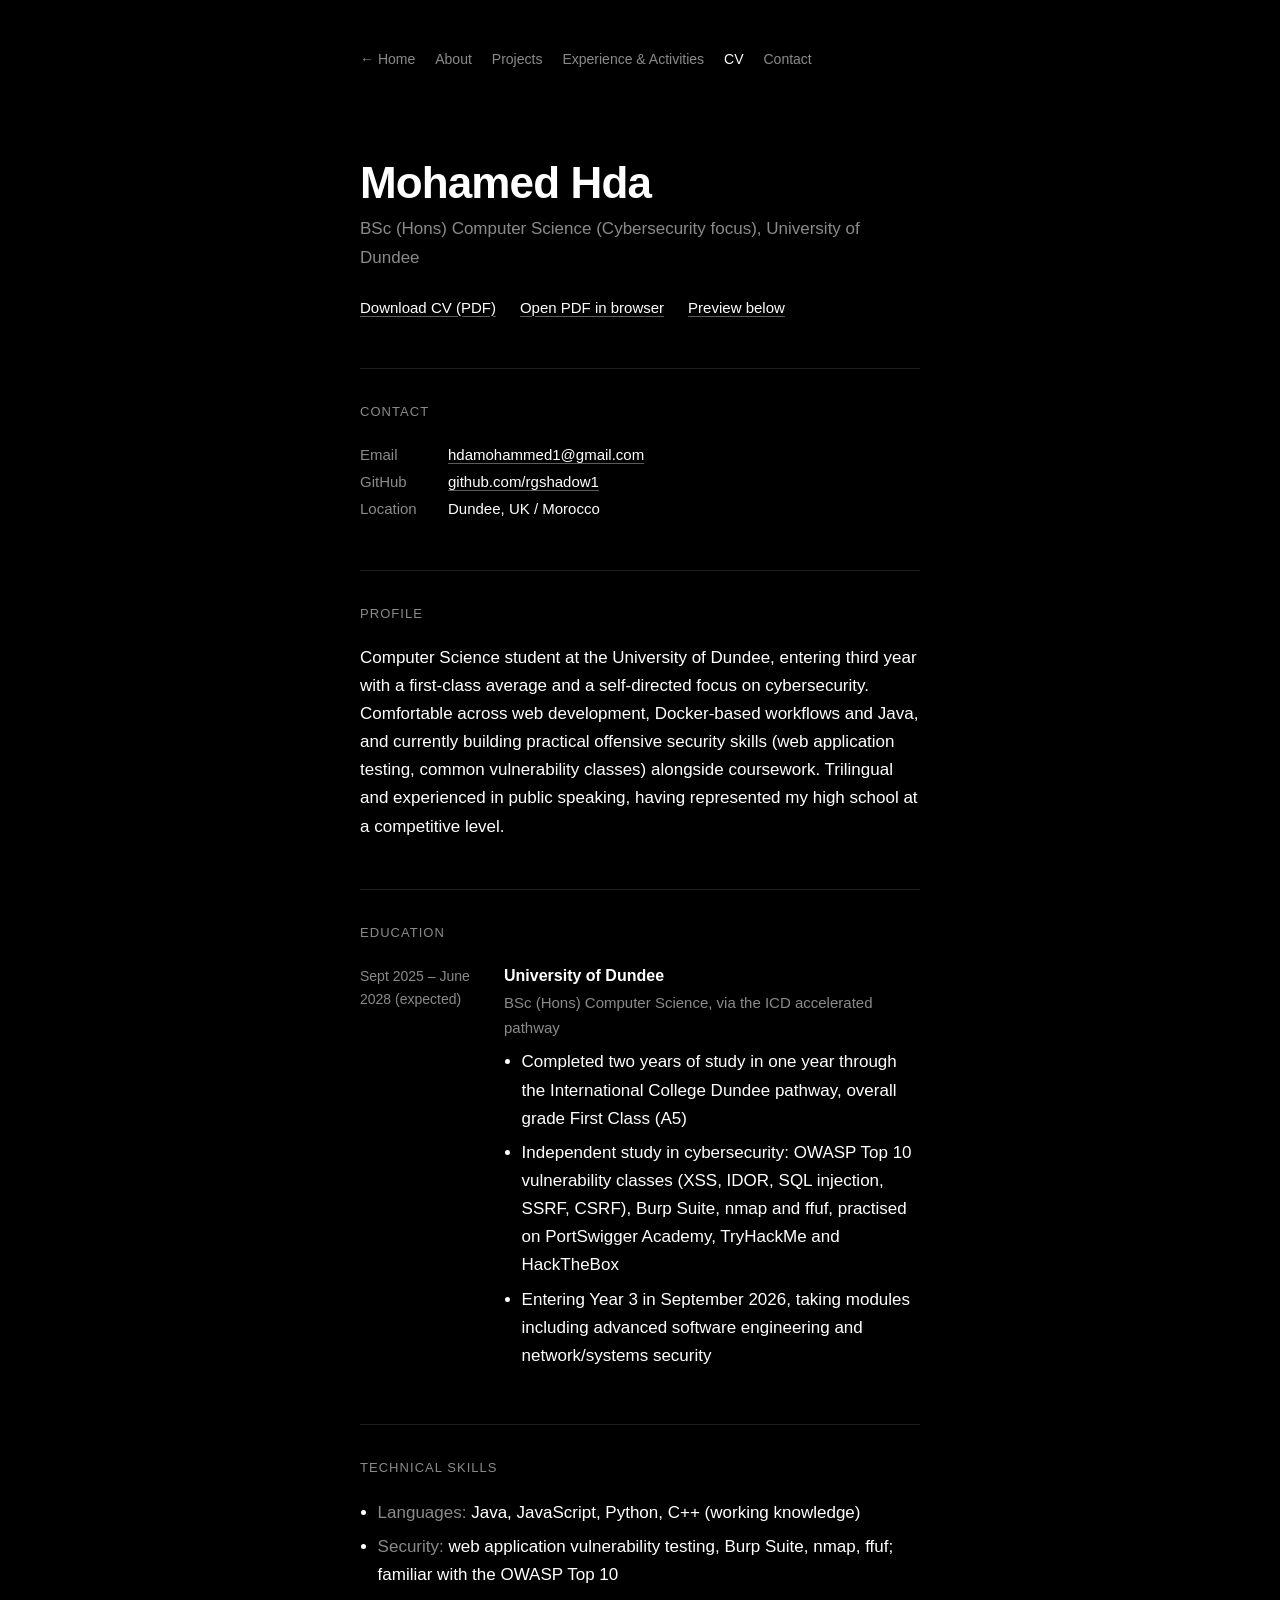
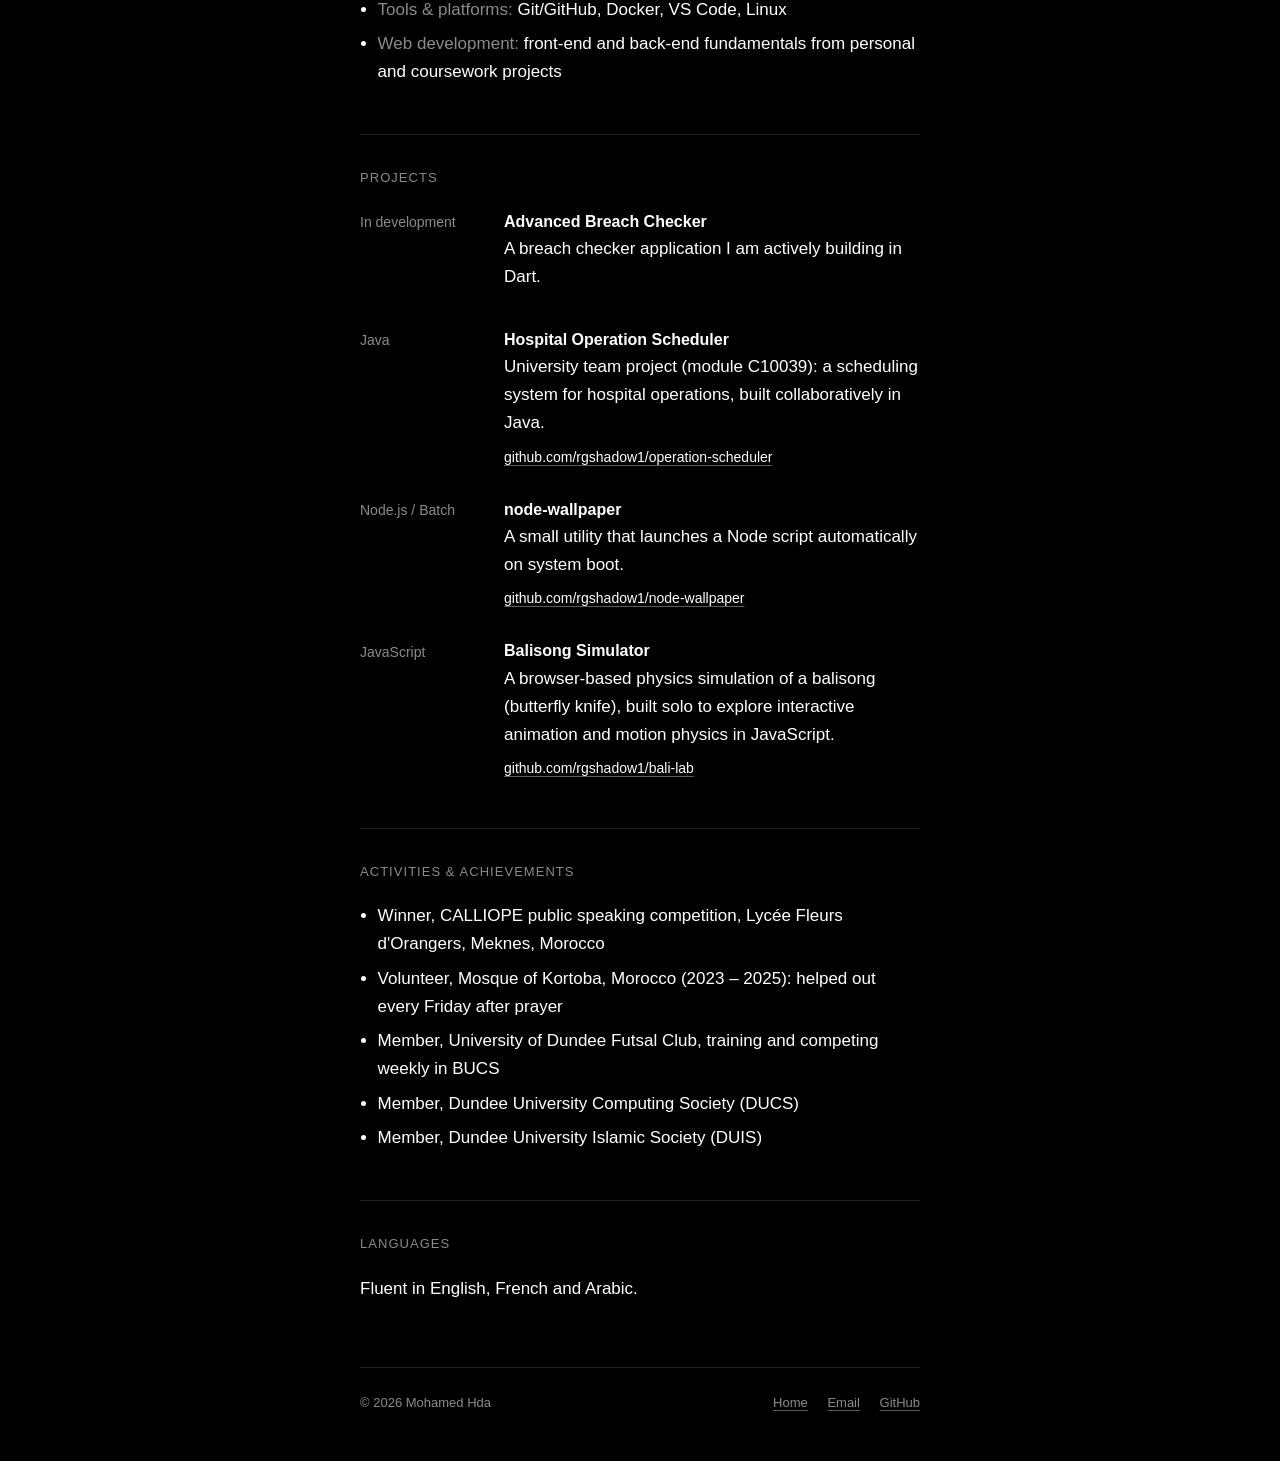
==== cv/index.html @ 15f8fce6 "First commit" ====
<!doctype html>
<html lang="en">
<head>
  <meta charset="utf-8">
  <meta name="viewport" content="width=device-width, initial-scale=1">
  <title>CV | Mohamed Hda</title>
  <meta name="description" content="Curriculum vitae of Mohamed Hda, Computer Science student at the University of Dundee.">
  <meta name="theme-color" content="#000000">
  <meta name="color-scheme" content="dark">
  <link rel="icon" href="../assets/favicon.svg" type="image/svg+xml">
  <link rel="stylesheet" href="../assets/style.css">
</head>
<body>
  <a class="skip" href="#main">Skip to content</a>

  <div class="wrap">
    <nav class="nav" aria-label="Main">
      <a href="../">&larr; Home</a>
      <a href="../#about">About</a>
      <a href="../#projects">Projects</a>
      <a href="../#experience">Experience &amp; Activities</a>
      <a href="./" aria-current="page">CV</a>
      <a href="../#contact">Contact</a>
    </nav>

    <main id="main">
      <header>
        <h1>Mohamed Hda</h1>
        <p class="lede">BSc (Hons) Computer Science (Cybersecurity focus), University of Dundee</p>

        <ul class="cv-actions">
          <!-- These point at assets/cv.pdf. To update your CV, replace that file (same name). -->
          <li><a href="../assets/cv.pdf" download="Mohamed-Hda-CV.pdf">Download CV (PDF)</a></li>
          <li><a href="../assets/cv.pdf" target="_blank" rel="noopener">Open PDF in browser</a></li>
          <li><a href="#viewer">Preview below</a></li>
        </ul>
      </header>

      <section aria-labelledby="contact-h">
        <h2 id="contact-h">Contact</h2>
        <ul class="contact-lines">
          <li><span class="label">Email</span><a href="mailto:hdamohammed1@gmail.com">hdamohammed1@gmail.com</a></li>
          <li><span class="label">GitHub</span><a href="https://github.com/rgshadow1" rel="me noopener">github.com/rgshadow1</a></li>
          <li><span class="label">Location</span>Dundee, UK / Morocco</li>
        </ul>
      </section>

      <section aria-labelledby="profile-h">
        <h2 id="profile-h">Profile</h2>
        <p>Computer Science student at the University of Dundee, entering third year with a first-class average and a self-directed focus on cybersecurity. Comfortable across web development, Docker-based workflows and Java, and currently building practical offensive security skills (web application testing, common vulnerability classes) alongside coursework. Trilingual and experienced in public speaking, having represented my high school at a competitive level.</p>
      </section>

      <section aria-labelledby="edu-h">
        <h2 id="edu-h">Education</h2>
        <article class="entry">
          <div class="when">Sept 2025 &ndash; June 2028 (expected)</div>
          <div>
            <h3>University of Dundee</h3>
            <p class="role">BSc (Hons) Computer Science, via the ICD accelerated pathway</p>
            <ul class="bullets">
              <li>Completed two years of study in one year through the International College Dundee pathway, overall grade First Class (A5)</li>
              <li>Independent study in cybersecurity: OWASP Top 10 vulnerability classes (XSS, IDOR, SQL injection, SSRF, CSRF), Burp Suite, nmap and ffuf, practised on PortSwigger Academy, TryHackMe and HackTheBox</li>
              <li>Entering Year 3 in September 2026, taking modules including advanced software engineering and network/systems security</li>
            </ul>
          </div>
        </article>
      </section>

      <section aria-labelledby="skills-h">
        <h2 id="skills-h">Technical skills</h2>
        <ul class="bullets">
          <li><span class="muted">Languages:</span> Java, JavaScript, Python, C++ (working knowledge)</li>
          <li><span class="muted">Security:</span> web application vulnerability testing, Burp Suite, nmap, ffuf; familiar with the OWASP Top 10</li>
          <li><span class="muted">Tools &amp; platforms:</span> Git/GitHub, Docker, VS Code, Linux</li>
          <li><span class="muted">Web development:</span> front-end and back-end fundamentals from personal and coursework projects</li>
        </ul>
      </section>

      <section aria-labelledby="proj-h">
        <h2 id="proj-h">Projects</h2>
        <article class="entry">
          <div class="when">In development</div>
          <div>
            <h3>Advanced Breach Checker</h3>
            <p>A breach checker application I am actively building in Dart.</p>
          </div>
        </article>
        <article class="entry">
          <div class="when">Java</div>
          <div>
            <h3>Hospital Operation Scheduler</h3>
            <p>University team project (module C10039): a scheduling system for hospital operations, built collaboratively in Java.</p>
            <ul class="meta"><li><a href="https://github.com/rgshadow1/operation-scheduler" rel="noopener">github.com/rgshadow1/operation-scheduler</a></li></ul>
          </div>
        </article>
        <article class="entry">
          <div class="when">Node.js / Batch</div>
          <div>
            <h3>node-wallpaper</h3>
            <p>A small utility that launches a Node script automatically on system boot.</p>
            <ul class="meta"><li><a href="https://github.com/rgshadow1/node-wallpaper" rel="noopener">github.com/rgshadow1/node-wallpaper</a></li></ul>
          </div>
        </article>
        <article class="entry">
          <div class="when">JavaScript</div>
          <div>
            <h3>Balisong Simulator</h3>
            <p>A browser-based physics simulation of a balisong (butterfly knife), built solo to explore interactive animation and motion physics in JavaScript.</p>
            <ul class="meta"><li><a href="https://github.com/rgshadow1/bali-lab" rel="noopener">github.com/rgshadow1/bali-lab</a></li></ul>
          </div>
        </article>
      </section>

      <section aria-labelledby="act-h">
        <h2 id="act-h">Activities &amp; achievements</h2>
        <ul class="bullets">
          <li>Winner, CALLIOPE public speaking competition, Lyc&eacute;e Fleurs d'Orangers, Meknes, Morocco</li>
          <li>Volunteer, Mosque of Kortoba, Morocco (2023 &ndash; 2025): helped out every Friday after prayer</li>
          <li>Member, University of Dundee Futsal Club, training and competing weekly in BUCS</li>
          <li>Member, Dundee University Computing Society (DUCS)</li>
          <li>Member, Dundee University Islamic Society (DUIS)</li>
        </ul>
      </section>

      <section aria-labelledby="lang-h">
        <h2 id="lang-h">Languages</h2>
        <p>Fluent in English, French and Arabic.</p>
      </section>

      <section id="viewer" class="cv-viewer" aria-labelledby="viewer-h">
        <h2 id="viewer-h">PDF preview</h2>
        <iframe src="../assets/cv.pdf" title="CV PDF preview"></iframe>
        <p class="small muted">If the preview does not appear, <a href="../assets/cv.pdf" target="_blank" rel="noopener">open the PDF directly</a>.</p>
      </section>
    </main>
  </div>

  <footer>
    <span>&copy; 2026 Mohamed Hda</span>
    <span class="foot-links">
      <a href="../">Home</a>
      <a href="mailto:hdamohammed1@gmail.com">Email</a>
      <a href="https://github.com/rgshadow1" rel="me noopener">GitHub</a>
    </span>
  </footer>
</body>
</html>
---- assets/style.css ----
/* Personal site: Mohamed Hda
   Black background, white text, muted grey secondary text. No dependencies. */

:root {
  --bg: #000000;
  --fg: #ffffff;
  --muted: #8a8a8a;
  --faint: #5c5c5c;
  --line: #1f1f1f;
  --measure: 38rem;
}

*,
*::before,
*::after {
  box-sizing: border-box;
}

html {
  background: var(--bg);
  color-scheme: dark;
  -webkit-text-size-adjust: 100%;
}

body {
  margin: 0;
  background: var(--bg);
  color: var(--fg);
  font-family: -apple-system, BlinkMacSystemFont, "Inter", "Segoe UI", Roboto,
    "Helvetica Neue", Arial, sans-serif;
  font-size: clamp(1rem, 0.96rem + 0.2vw, 1.0625rem);
  line-height: 1.65;
  -webkit-font-smoothing: antialiased;
  text-rendering: optimizeLegibility;
}

.wrap {
  max-width: var(--measure);
  margin: 0 auto;
  padding: clamp(1.5rem, 5vw, 3rem) 1.5rem 3rem;
}

/* ---------- Links ---------- */
a {
  color: var(--fg);
  text-decoration: underline;
  text-decoration-color: var(--faint);
  text-underline-offset: 0.2em;
  text-decoration-thickness: 1px;
  transition: opacity 0.15s ease, text-decoration-color 0.15s ease;
}

a:hover {
  opacity: 0.65;
  text-decoration-color: var(--fg);
}

a:focus-visible {
  outline: 2px solid var(--fg);
  outline-offset: 3px;
  border-radius: 2px;
}

.skip {
  position: absolute;
  left: -999px;
  top: 0;
  background: var(--fg);
  color: var(--bg);
  padding: 0.5rem 0.75rem;
  z-index: 10;
}

.skip:focus {
  left: 0.5rem;
  top: 0.5rem;
}

/* ---------- Navigation ---------- */
.nav {
  display: flex;
  flex-wrap: wrap;
  gap: 0.25rem 1.25rem;
  font-size: 0.875rem;
  margin-bottom: clamp(3rem, 9vw, 5.5rem);
}

.nav a {
  color: var(--muted);
  text-decoration: none;
}

.nav a:hover,
.nav a[aria-current="page"] {
  color: var(--fg);
  opacity: 1;
}

.nav a:hover {
  text-decoration: underline;
  text-decoration-color: var(--fg);
}

/* ---------- Headings and text ---------- */
h1 {
  margin: 0 0 0.5rem;
  font-size: clamp(2rem, 1.4rem + 2.6vw, 2.75rem);
  line-height: 1.1;
  font-weight: 600;
  letter-spacing: -0.02em;
}

h2 {
  margin: 0 0 1.25rem;
  font-size: 0.8125rem;
  font-weight: 500;
  letter-spacing: 0.08em;
  text-transform: uppercase;
  color: var(--muted);
}

h3 {
  margin: 0;
  font-size: 1rem;
  font-weight: 600;
}

p {
  margin: 0 0 1rem;
}

.lede {
  color: var(--muted);
  margin-bottom: 1.25rem;
}

.muted {
  color: var(--muted);
}

.small {
  font-size: 0.875rem;
}

.contact-lines {
  margin: 0 0 1.5rem;
  padding: 0;
  list-style: none;
  font-size: 0.9375rem;
}

.contact-lines li {
  margin: 0.15rem 0;
}

.contact-lines .label {
  display: inline-block;
  min-width: 5.5rem;
  color: var(--muted);
}

/* ---------- Sections ---------- */
section {
  border-top: 1px solid var(--line);
  padding-top: 2rem;
  margin-top: 3rem;
  scroll-margin-top: 1.5rem;
}

.intro {
  margin-top: 2.25rem;
}

/* ---------- Entries (projects / experience) ---------- */
.entry {
  display: grid;
  grid-template-columns: 7.5rem 1fr;
  gap: 0.25rem 1.5rem;
  margin-bottom: 1.75rem;
}

.entry:last-child {
  margin-bottom: 0;
}

.entry .when {
  color: var(--muted);
  font-size: 0.875rem;
  padding-top: 0.15rem;
}

.entry .role {
  color: var(--muted);
  font-size: 0.9375rem;
  margin: 0.1rem 0 0.5rem;
}

.entry p {
  margin: 0 0 0.5rem;
}

.meta {
  margin: 0.5rem 0 0;
  padding: 0;
  list-style: none;
  color: var(--muted);
  font-size: 0.875rem;
}

.meta li {
  display: inline;
}

.meta li + li::before {
  content: "\00b7";
  margin: 0 0.5rem;
  color: var(--faint);
}

.bullets {
  margin: 0.5rem 0 0 1.1rem;
  padding: 0;
}

.bullets li {
  margin: 0 0 0.4rem;
}

.group-label {
  margin: 2rem 0 1rem;
  font-size: 0.8125rem;
  color: var(--faint);
}

.group-label:first-of-type {
  margin-top: 0;
}

/* ---------- Contact line ---------- */
.links-line {
  display: flex;
  flex-wrap: wrap;
  list-style: none;
  margin: 0;
  padding: 0;
}

.links-line li + li::before {
  content: "";
  display: inline-block;
  width: 1px;
  height: 0.9em;
  background: var(--faint);
  margin: 0 1rem;
  vertical-align: -0.1em;
}

/* ---------- CV page ---------- */
.cv-actions {
  display: flex;
  flex-wrap: wrap;
  gap: 0.25rem 1.5rem;
  margin: 1.5rem 0 0;
  padding: 0;
  list-style: none;
  font-size: 0.9375rem;
}

.cv-note {
  margin-top: 1.5rem;
  padding: 0.75rem 0 0.75rem 1rem;
  border-left: 1px solid var(--faint);
  color: var(--muted);
  font-size: 0.875rem;
}

.placeholder {
  color: var(--faint);
  font-style: italic;
}

.cv-viewer {
  display: none;
  margin-top: 2rem;
}

.cv-viewer:target {
  display: block;
}

.cv-viewer iframe {
  width: 100%;
  height: 80vh;
  border: 1px solid var(--line);
  background: #111;
}

/* ---------- Footer ---------- */
footer {
  max-width: calc(var(--measure) - 3rem);
  width: calc(100% - 3rem);
  margin: 0 auto;
  padding: 1.5rem 0 3rem;
  border-top: 1px solid var(--line);
  display: flex;
  flex-wrap: wrap;
  justify-content: space-between;
  gap: 0.5rem 1.5rem;
  color: var(--muted);
  font-size: 0.8125rem;
}

footer a {
  color: var(--muted);
}

footer .foot-links a + a {
  margin-left: 1rem;
}

/* ---------- Responsive ---------- */
@media (max-width: 34rem) {
  .entry {
    grid-template-columns: 1fr;
    gap: 0.1rem;
  }

  .entry .when {
    order: -1;
    padding-top: 0;
  }

  .contact-lines .label {
    display: block;
    min-width: 0;
    font-size: 0.8125rem;
  }

  .contact-lines li {
    margin: 0.5rem 0;
  }
}

@media (prefers-reduced-motion: reduce) {
  * {
    transition: none !important;
  }
}

@media print {
  html,
  body {
    background: #fff;
    color: #000;
  }
  a {
    color: #000;
  }
  .nav,
  footer {
    display: none;
  }
}
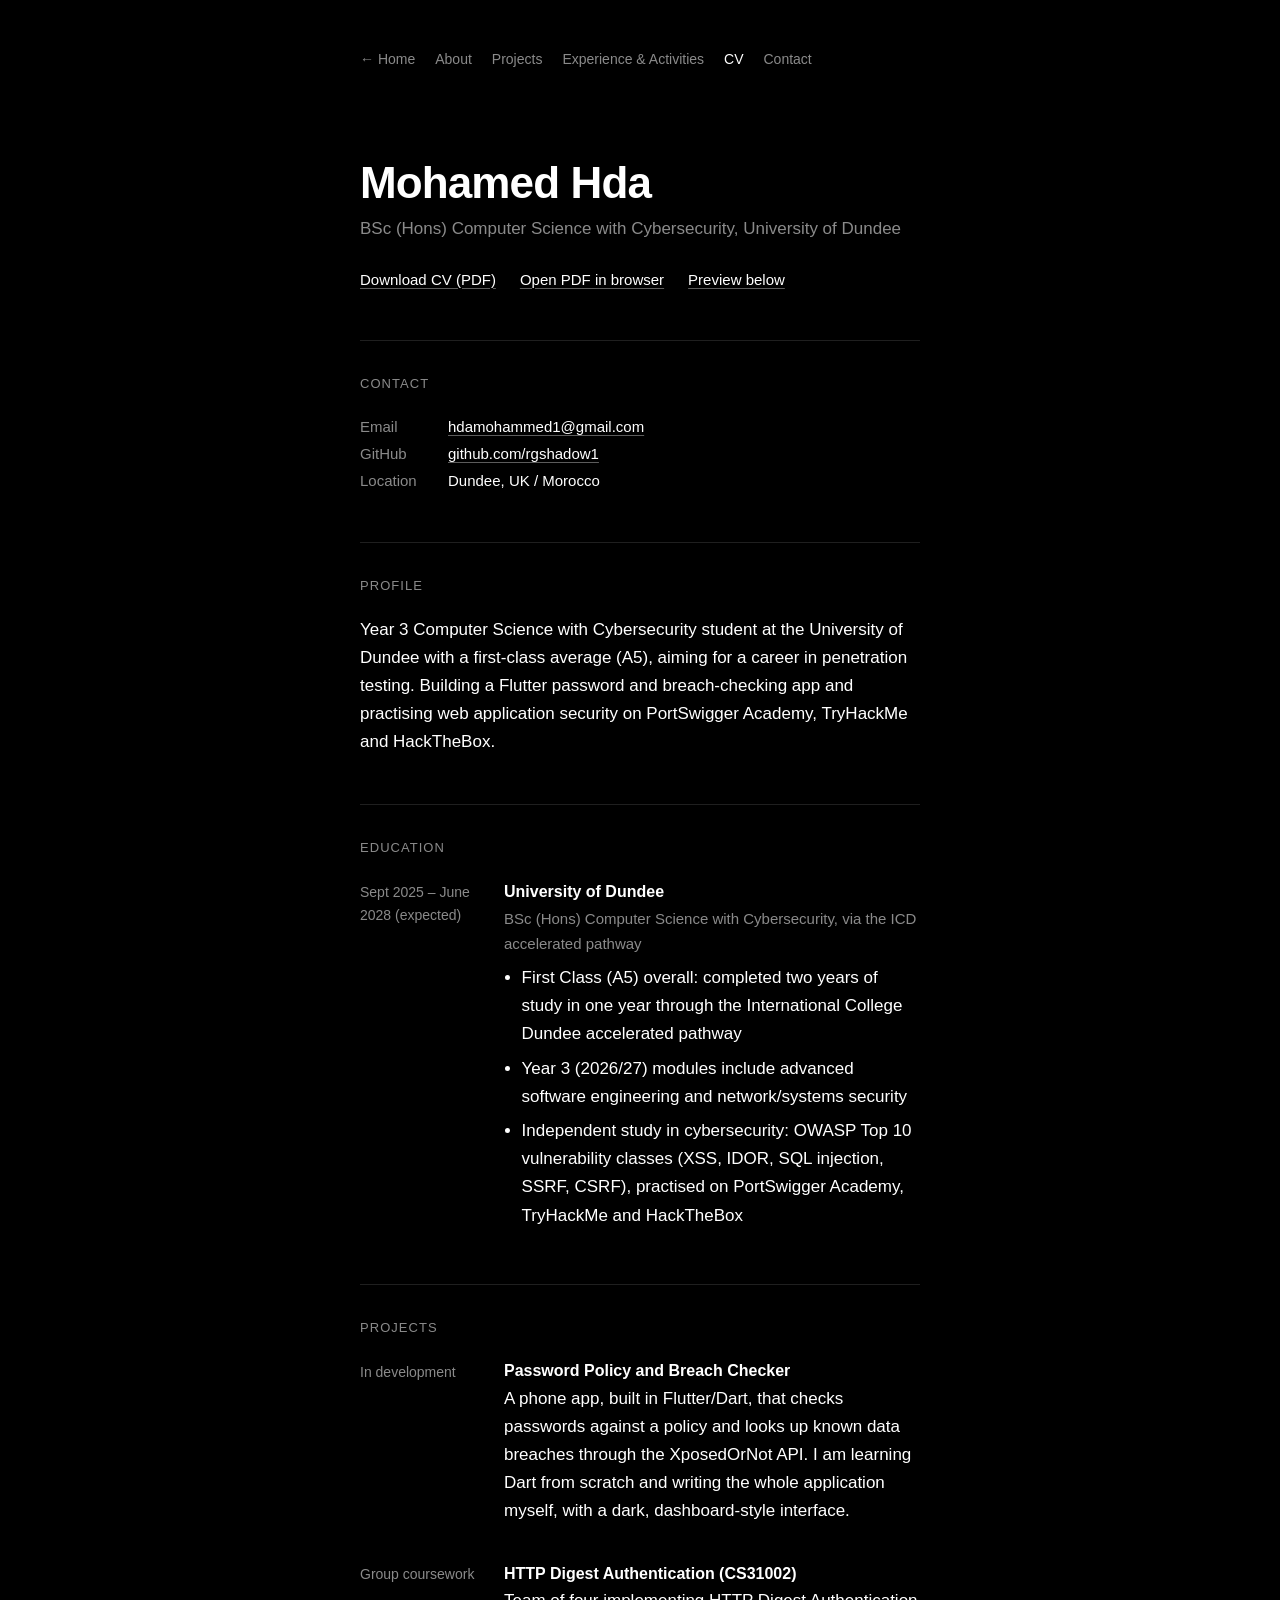
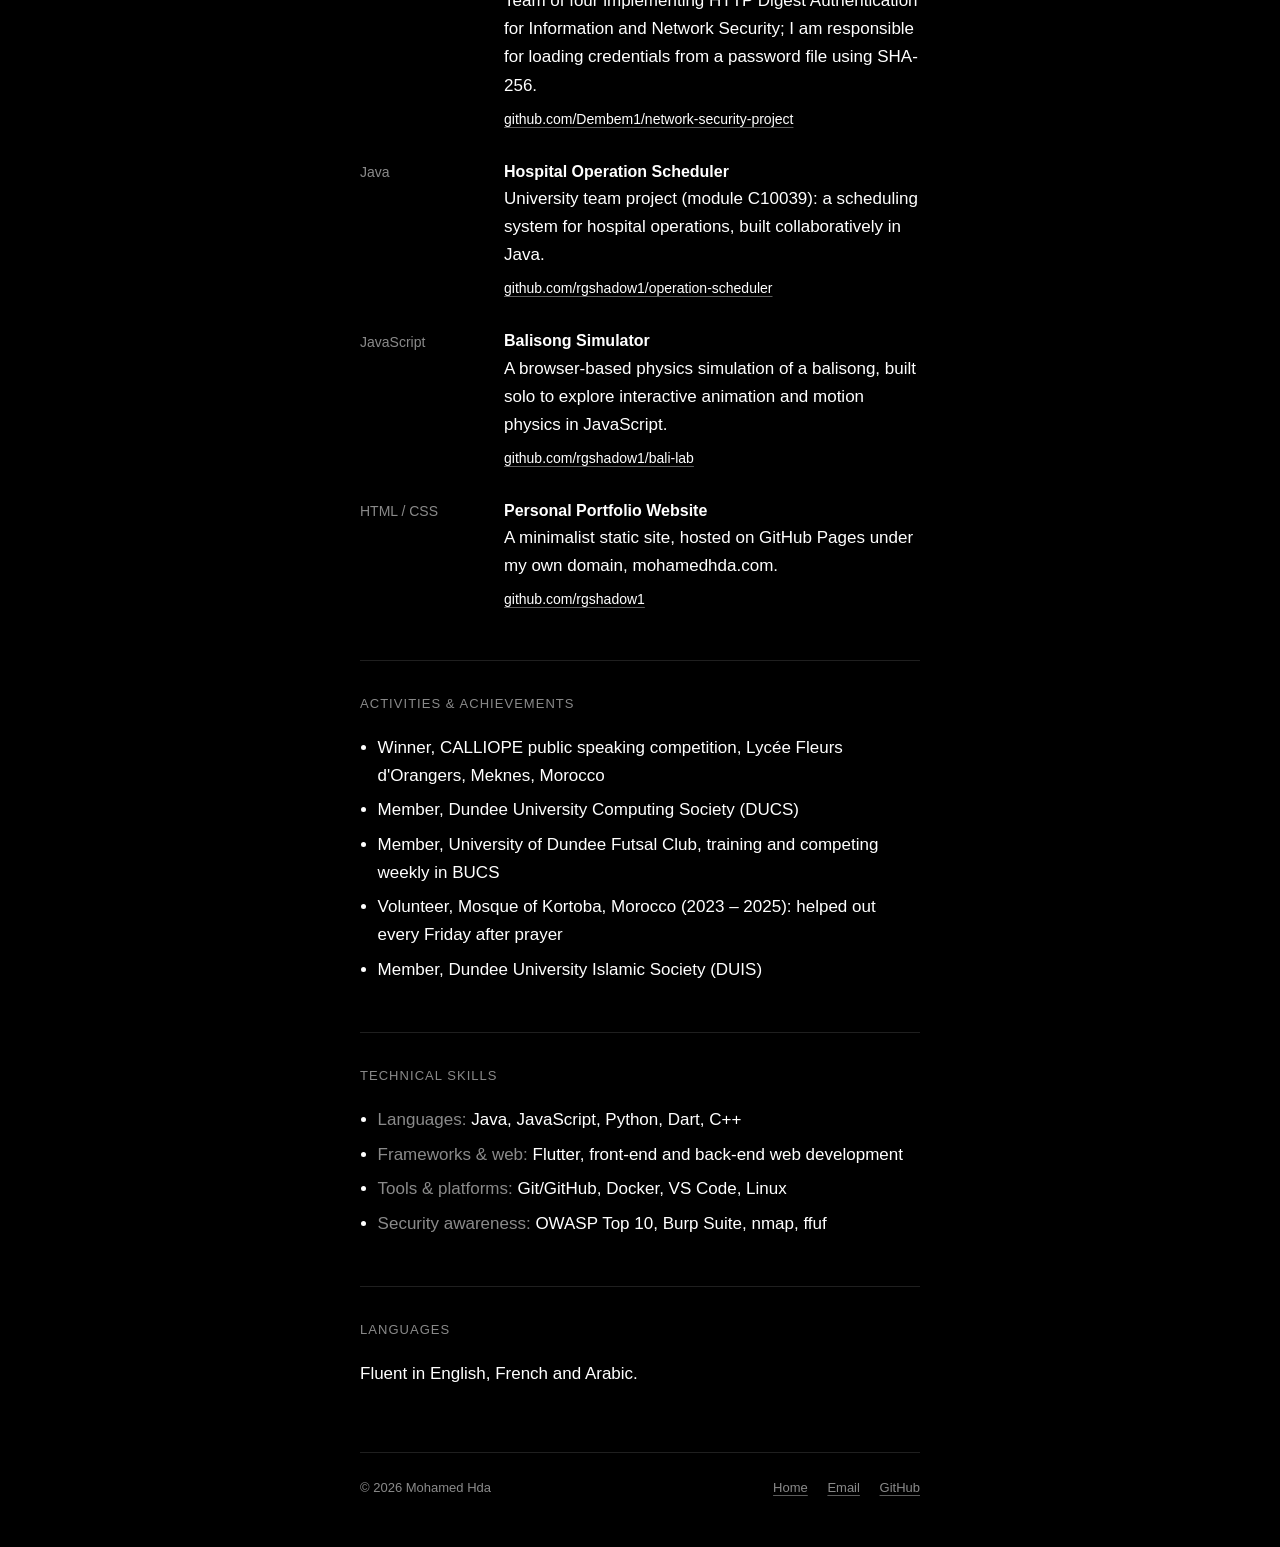
==== commit e959d032: "Update cv & projects" ====
--- a/cv/index.html
+++ b/cv/index.html
@@ -26,7 +26,7 @@
     <main id="main">
       <header>
         <h1>Mohamed Hda</h1>
-        <p class="lede">BSc (Hons) Computer Science (Cybersecurity focus), University of Dundee</p>
+        <p class="lede">BSc (Hons) Computer Science with Cybersecurity, University of Dundee</p>
 
         <ul class="cv-actions">
           <!-- These point at assets/cv.pdf. To update your CV, replace that file (same name). -->
@@ -47,7 +47,7 @@
 
       <section aria-labelledby="profile-h">
         <h2 id="profile-h">Profile</h2>
-        <p>Computer Science student at the University of Dundee, entering third year with a first-class average and a self-directed focus on cybersecurity. Comfortable across web development, Docker-based workflows and Java, and currently building practical offensive security skills (web application testing, common vulnerability classes) alongside coursework. Trilingual and experienced in public speaking, having represented my high school at a competitive level.</p>
+        <p>Year 3 Computer Science with Cybersecurity student at the University of Dundee with a first-class average (A5), aiming for a career in penetration testing. Building a Flutter password and breach-checking app and practising web application security on PortSwigger Academy, TryHackMe and HackTheBox.</p>
       </section>
 
       <section aria-labelledby="edu-h">
@@ -56,24 +56,14 @@
           <div class="when">Sept 2025 &ndash; June 2028 (expected)</div>
           <div>
             <h3>University of Dundee</h3>
-            <p class="role">BSc (Hons) Computer Science, via the ICD accelerated pathway</p>
+            <p class="role">BSc (Hons) Computer Science with Cybersecurity, via the ICD accelerated pathway</p>
             <ul class="bullets">
-              <li>Completed two years of study in one year through the International College Dundee pathway, overall grade First Class (A5)</li>
-              <li>Independent study in cybersecurity: OWASP Top 10 vulnerability classes (XSS, IDOR, SQL injection, SSRF, CSRF), Burp Suite, nmap and ffuf, practised on PortSwigger Academy, TryHackMe and HackTheBox</li>
-              <li>Entering Year 3 in September 2026, taking modules including advanced software engineering and network/systems security</li>
+              <li>First Class (A5) overall: completed two years of study in one year through the International College Dundee accelerated pathway</li>
+              <li>Year 3 (2026/27) modules include advanced software engineering and network/systems security</li>
+              <li>Independent study in cybersecurity: OWASP Top 10 vulnerability classes (XSS, IDOR, SQL injection, SSRF, CSRF), practised on PortSwigger Academy, TryHackMe and HackTheBox</li>
             </ul>
           </div>
         </article>
-      </section>
-
-      <section aria-labelledby="skills-h">
-        <h2 id="skills-h">Technical skills</h2>
-        <ul class="bullets">
-          <li><span class="muted">Languages:</span> Java, JavaScript, Python, C++ (working knowledge)</li>
-          <li><span class="muted">Security:</span> web application vulnerability testing, Burp Suite, nmap, ffuf; familiar with the OWASP Top 10</li>
-          <li><span class="muted">Tools &amp; platforms:</span> Git/GitHub, Docker, VS Code, Linux</li>
-          <li><span class="muted">Web development:</span> front-end and back-end fundamentals from personal and coursework projects</li>
-        </ul>
       </section>
 
       <section aria-labelledby="proj-h">
@@ -81,8 +71,16 @@
         <article class="entry">
           <div class="when">In development</div>
           <div>
-            <h3>Advanced Breach Checker</h3>
-            <p>A breach checker application I am actively building in Dart.</p>
+            <h3>Password Policy and Breach Checker</h3>
+            <p>A phone app, built in Flutter/Dart, that checks passwords against a policy and looks up known data breaches through the XposedOrNot API. I am learning Dart from scratch and writing the whole application myself, with a dark, dashboard-style interface.</p>
+          </div>
+        </article>
+        <article class="entry">
+          <div class="when">Group coursework</div>
+          <div>
+            <h3>HTTP Digest Authentication (CS31002)</h3>
+            <p>Team of four implementing HTTP Digest Authentication for Information and Network Security; I am responsible for loading credentials from a password file using SHA-256.</p>
+            <ul class="meta"><li><a href="https://github.com/Dembem1/network-security-project" rel="noopener">github.com/Dembem1/network-security-project</a></li></ul>
           </div>
         </article>
         <article class="entry">
@@ -94,31 +92,42 @@
           </div>
         </article>
         <article class="entry">
-          <div class="when">Node.js / Batch</div>
+          <div class="when">JavaScript</div>
           <div>
-            <h3>node-wallpaper</h3>
-            <p>A small utility that launches a Node script automatically on system boot.</p>
-            <ul class="meta"><li><a href="https://github.com/rgshadow1/node-wallpaper" rel="noopener">github.com/rgshadow1/node-wallpaper</a></li></ul>
+            <h3>Balisong Simulator</h3>
+            <p>A browser-based physics simulation of a balisong, built solo to explore interactive animation and motion physics in JavaScript.</p>
+            <ul class="meta"><li><a href="https://github.com/rgshadow1/bali-lab" rel="noopener">github.com/rgshadow1/bali-lab</a></li></ul>
           </div>
         </article>
         <article class="entry">
-          <div class="when">JavaScript</div>
+          <div class="when">HTML / CSS</div>
           <div>
-            <h3>Balisong Simulator</h3>
-            <p>A browser-based physics simulation of a balisong (butterfly knife), built solo to explore interactive animation and motion physics in JavaScript.</p>
-            <ul class="meta"><li><a href="https://github.com/rgshadow1/bali-lab" rel="noopener">github.com/rgshadow1/bali-lab</a></li></ul>
+            <h3>Personal Portfolio Website</h3>
+            <p>A minimalist static site, hosted on GitHub Pages under my own domain, mohamedhda.com.</p>
+            <ul class="meta"><li><a href="https://github.com/rgshadow1" rel="noopener">github.com/rgshadow1</a></li></ul>
           </div>
         </article>
+
       </section>
 
       <section aria-labelledby="act-h">
         <h2 id="act-h">Activities &amp; achievements</h2>
         <ul class="bullets">
           <li>Winner, CALLIOPE public speaking competition, Lyc&eacute;e Fleurs d'Orangers, Meknes, Morocco</li>
+          <li>Member, Dundee University Computing Society (DUCS)</li>
+          <li>Member, University of Dundee Futsal Club, training and competing weekly in BUCS</li>
           <li>Volunteer, Mosque of Kortoba, Morocco (2023 &ndash; 2025): helped out every Friday after prayer</li>
-          <li>Member, University of Dundee Futsal Club, training and competing weekly in BUCS</li>
-          <li>Member, Dundee University Computing Society (DUCS)</li>
           <li>Member, Dundee University Islamic Society (DUIS)</li>
+        </ul>
+      </section>
+
+      <section aria-labelledby="skills-h">
+        <h2 id="skills-h">Technical skills</h2>
+        <ul class="bullets">
+          <li><span class="muted">Languages:</span> Java, JavaScript, Python, Dart, C++</li>
+          <li><span class="muted">Frameworks &amp; web:</span> Flutter, front-end and back-end web development</li>
+          <li><span class="muted">Tools &amp; platforms:</span> Git/GitHub, Docker, VS Code, Linux</li>
+          <li><span class="muted">Security awareness:</span> OWASP Top 10, Burp Suite, nmap, ffuf</li>
         </ul>
       </section>
 
--- a/assets/style.css
+++ b/assets/style.css
@@ -224,6 +224,49 @@
 
 .bullets li {
   margin: 0 0 0.4rem;
+}
+
+/* ---------- Education ---------- */
+.edu {
+  display: grid;
+  grid-template-columns: 7.5rem 1fr;
+  gap: 0.25rem 1.5rem;
+}
+
+.edu-logo {
+  width: 4.5rem;
+  height: auto;
+  align-self: start;
+  margin-top: 0.15rem;
+}
+
+.edu .role {
+  color: var(--fg);
+  font-size: 0.9375rem;
+  margin: 0.1rem 0 0.25rem;
+}
+
+.edu .when {
+  color: var(--muted);
+  font-size: 0.875rem;
+  margin: 0 0 1rem;
+}
+
+.chips {
+  display: flex;
+  flex-wrap: wrap;
+  gap: 0.4rem;
+  margin: 0 0 1rem;
+  padding: 0;
+  list-style: none;
+}
+
+.chips li {
+  border: 1px solid var(--line);
+  border-radius: 999px;
+  padding: 0.15rem 0.7rem;
+  font-size: 0.8125rem;
+  color: var(--muted);
 }
 
 .group-label {
@@ -320,6 +363,15 @@
 
 /* ---------- Responsive ---------- */
 @media (max-width: 34rem) {
+  .edu {
+    grid-template-columns: 1fr;
+    gap: 1rem;
+  }
+
+  .edu-logo {
+    width: 3.5rem;
+  }
+
   .entry {
     grid-template-columns: 1fr;
     gap: 0.1rem;
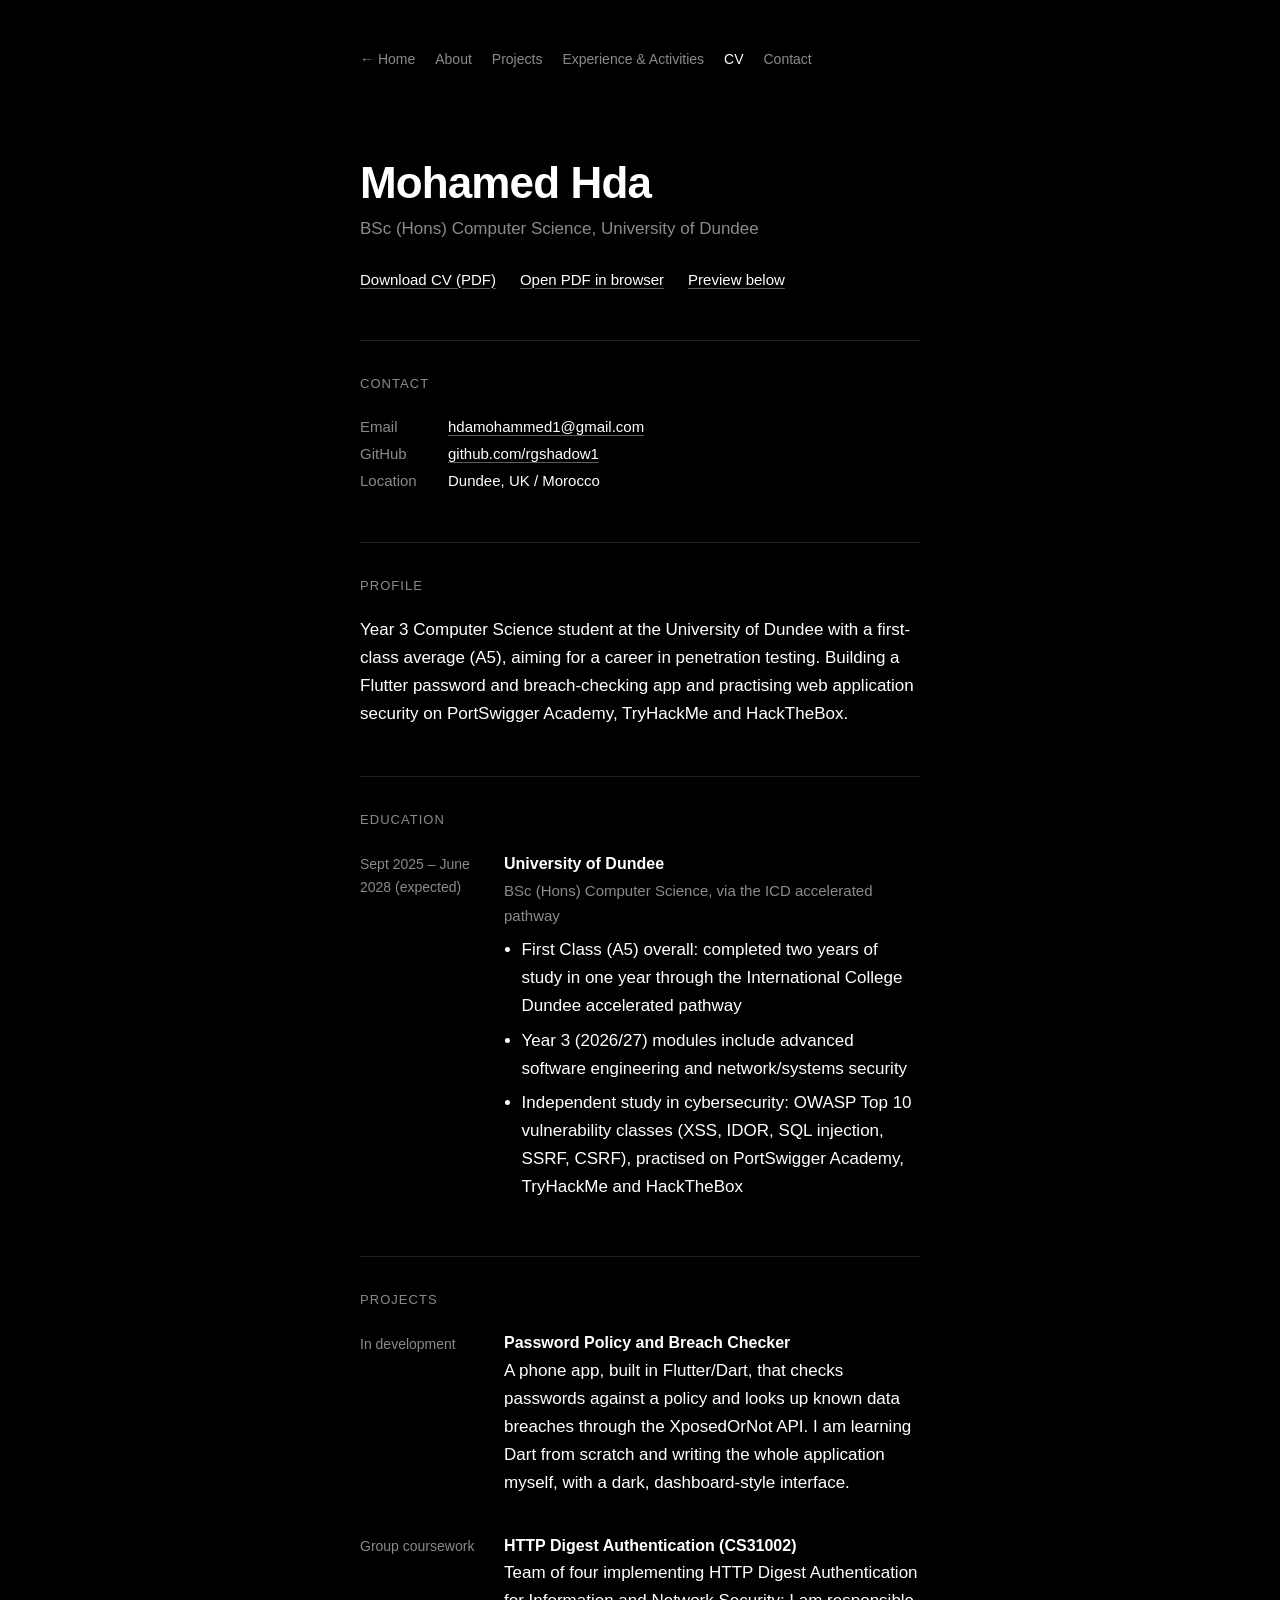
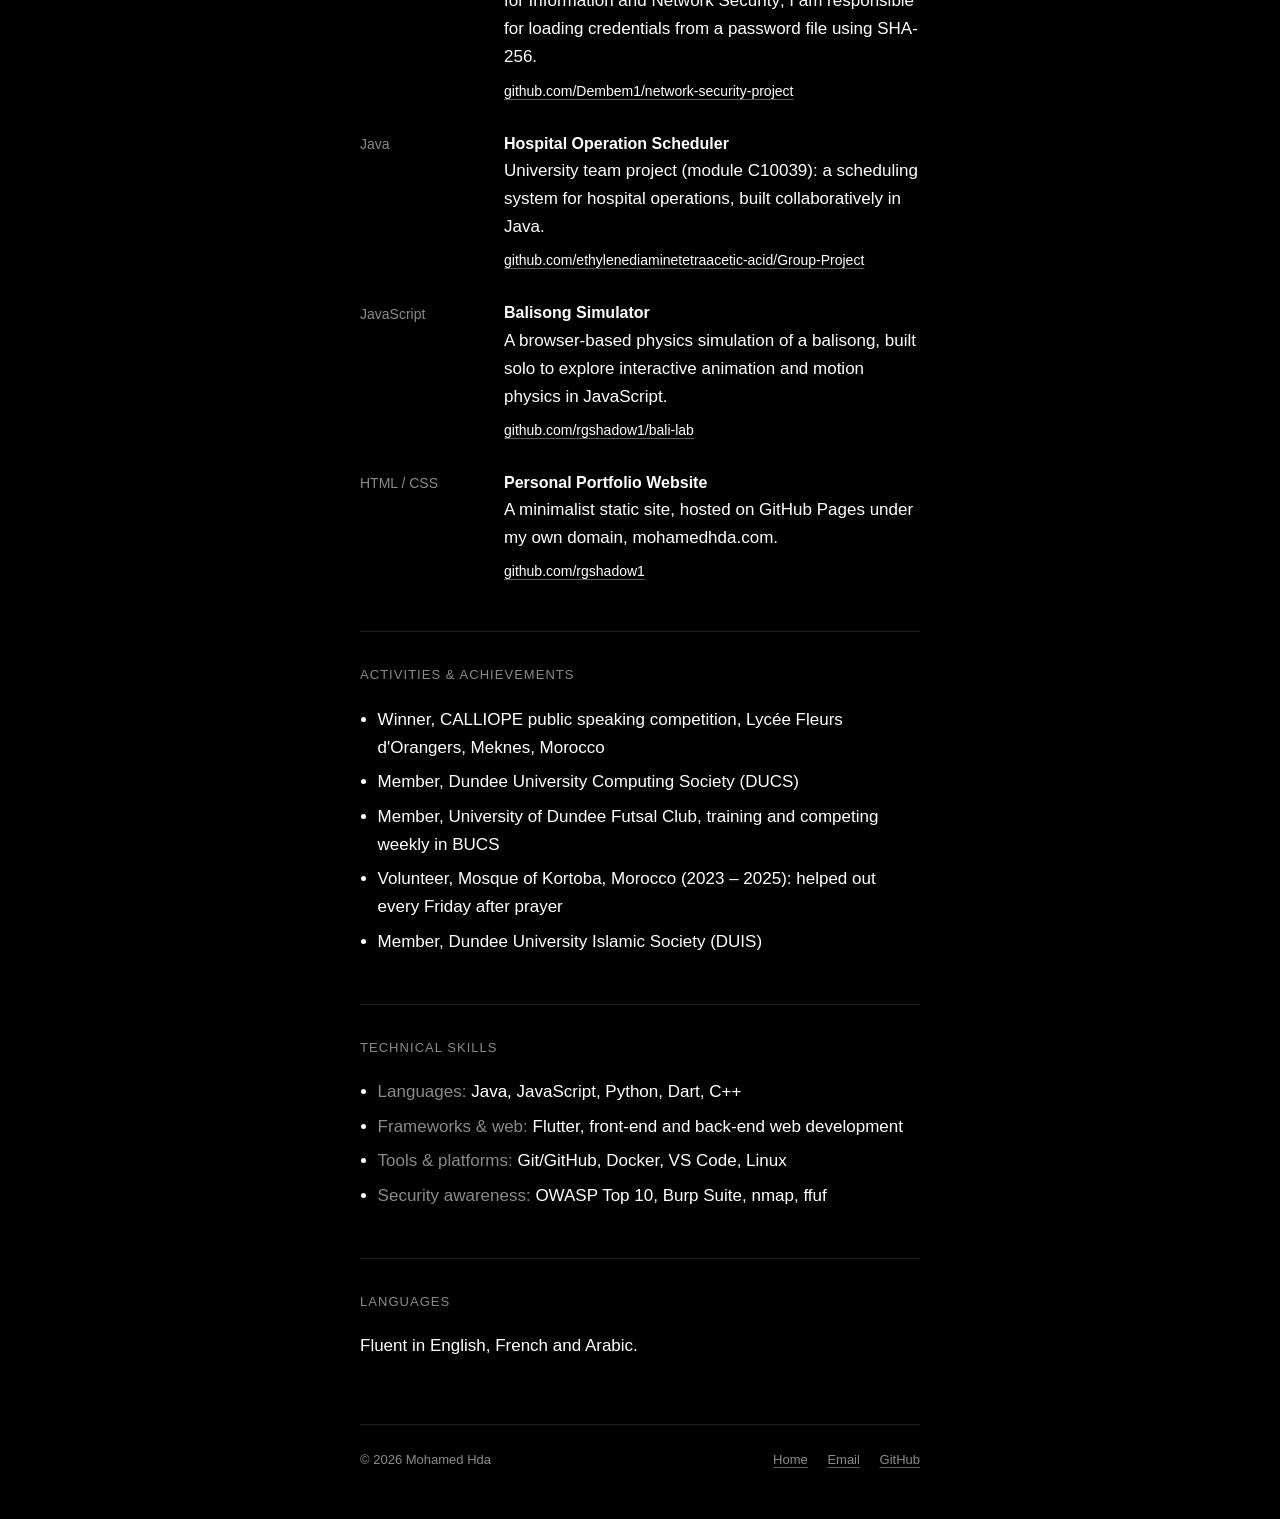
==== commit 97507201: "i'm tired, last CV update" ====
--- a/cv/index.html
+++ b/cv/index.html
@@ -26,7 +26,7 @@
     <main id="main">
       <header>
         <h1>Mohamed Hda</h1>
-        <p class="lede">BSc (Hons) Computer Science with Cybersecurity, University of Dundee</p>
+        <p class="lede">BSc (Hons) Computer Science, University of Dundee</p>
 
         <ul class="cv-actions">
           <!-- These point at assets/cv.pdf. To update your CV, replace that file (same name). -->
@@ -47,7 +47,7 @@
 
       <section aria-labelledby="profile-h">
         <h2 id="profile-h">Profile</h2>
-        <p>Year 3 Computer Science with Cybersecurity student at the University of Dundee with a first-class average (A5), aiming for a career in penetration testing. Building a Flutter password and breach-checking app and practising web application security on PortSwigger Academy, TryHackMe and HackTheBox.</p>
+        <p>Year 3 Computer Science student at the University of Dundee with a first-class average (A5), aiming for a career in penetration testing. Building a Flutter password and breach-checking app and practising web application security on PortSwigger Academy, TryHackMe and HackTheBox.</p>
       </section>
 
       <section aria-labelledby="edu-h">
@@ -56,7 +56,7 @@
           <div class="when">Sept 2025 &ndash; June 2028 (expected)</div>
           <div>
             <h3>University of Dundee</h3>
-            <p class="role">BSc (Hons) Computer Science with Cybersecurity, via the ICD accelerated pathway</p>
+            <p class="role">BSc (Hons) Computer Science, via the ICD accelerated pathway</p>
             <ul class="bullets">
               <li>First Class (A5) overall: completed two years of study in one year through the International College Dundee accelerated pathway</li>
               <li>Year 3 (2026/27) modules include advanced software engineering and network/systems security</li>
@@ -88,7 +88,7 @@
           <div>
             <h3>Hospital Operation Scheduler</h3>
             <p>University team project (module C10039): a scheduling system for hospital operations, built collaboratively in Java.</p>
-            <ul class="meta"><li><a href="https://github.com/rgshadow1/operation-scheduler" rel="noopener">github.com/rgshadow1/operation-scheduler</a></li></ul>
+            <ul class="meta"><li><a href="https://github.com/ethylenediaminetetraacetic-acid/Group-Project" rel="noopener">github.com/ethylenediaminetetraacetic-acid/Group-Project</a></li></ul>
           </div>
         </article>
         <article class="entry">
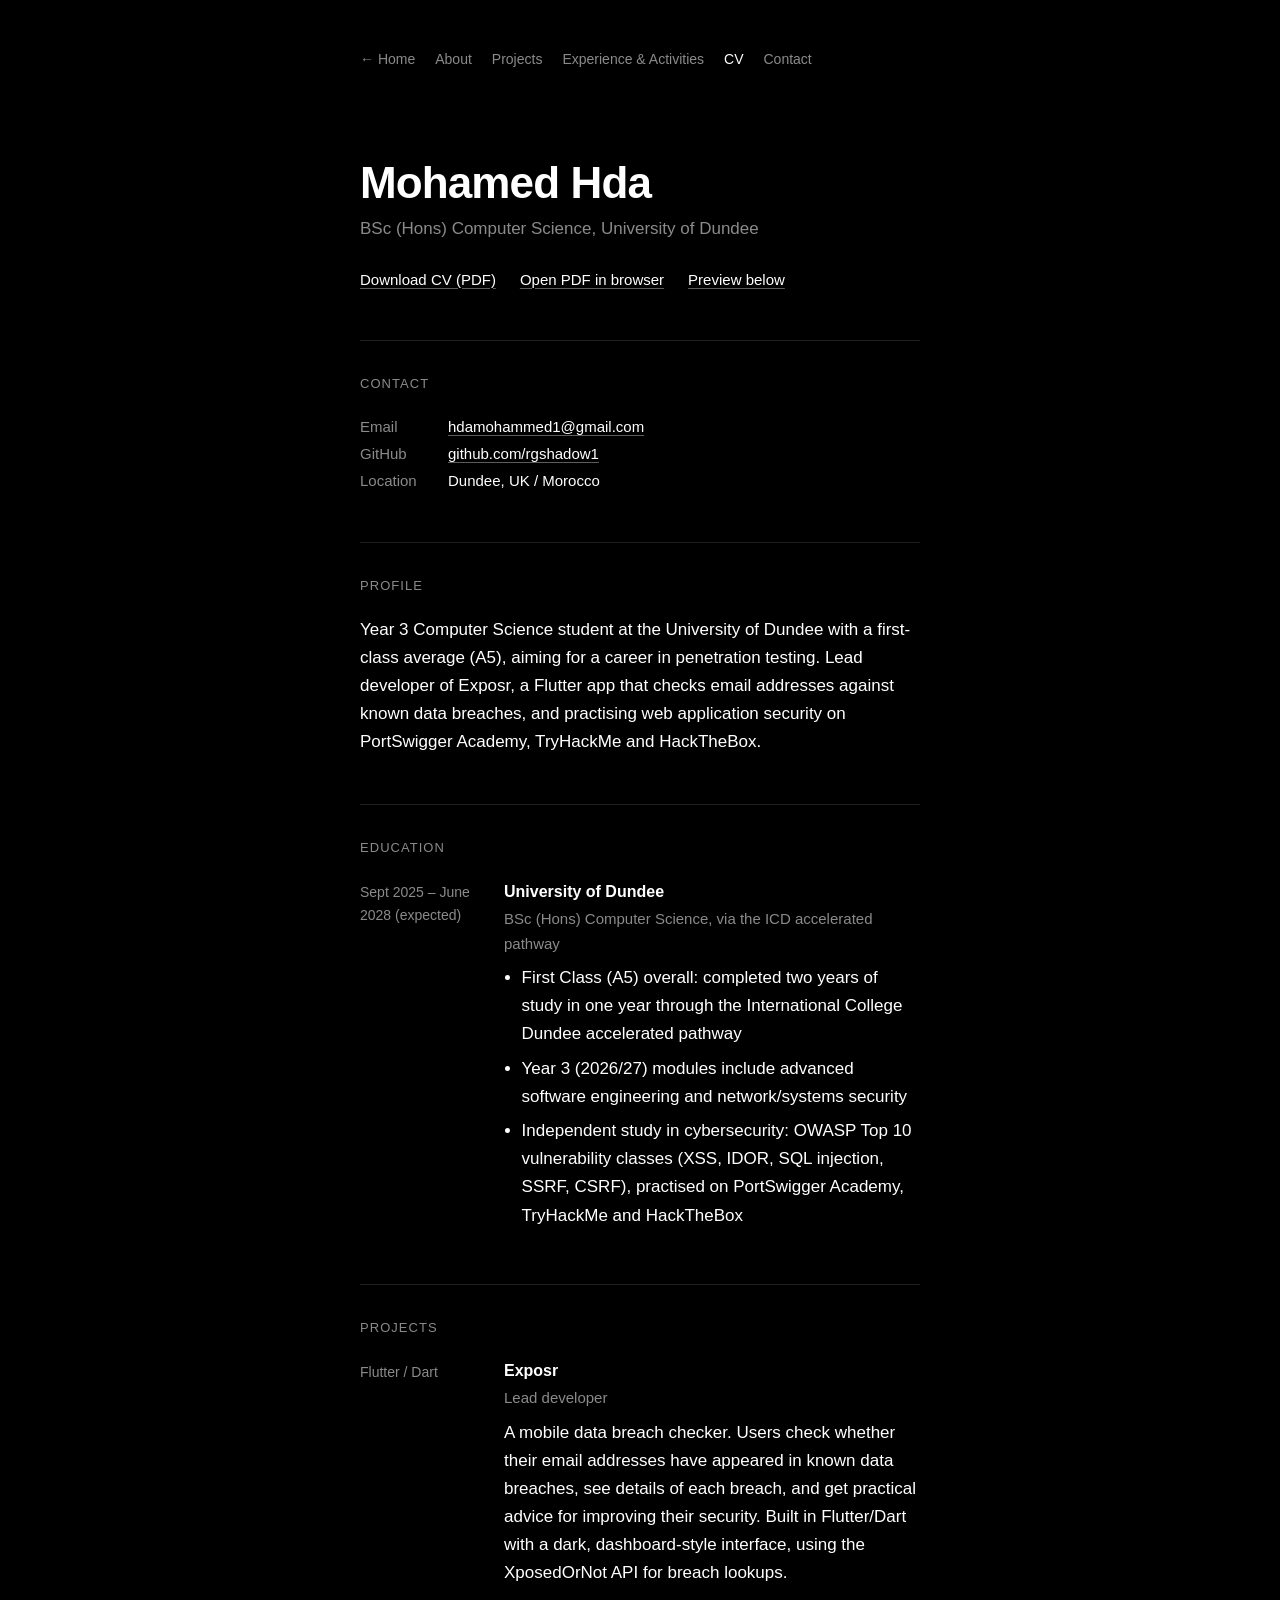
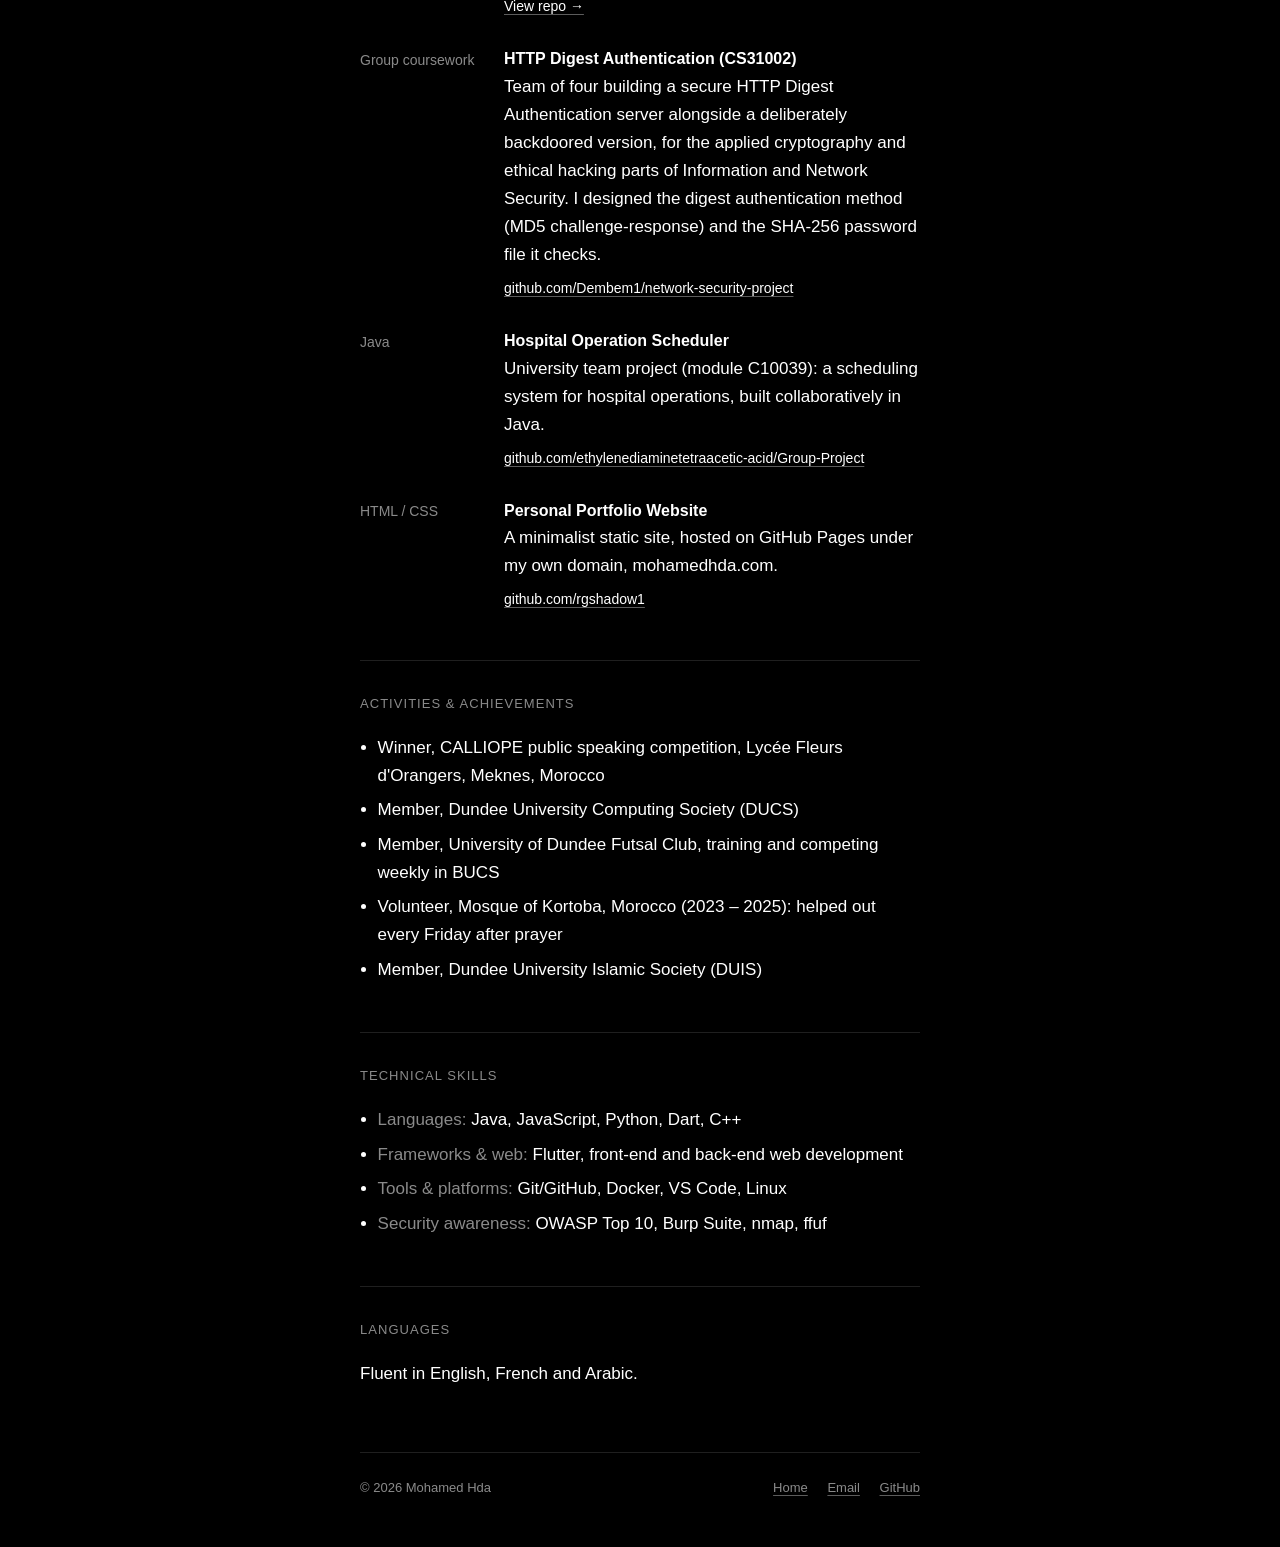
==== commit daf52c5e: "Updated CV :)" ====
--- a/cv/index.html
+++ b/cv/index.html
@@ -47,7 +47,7 @@
 
       <section aria-labelledby="profile-h">
         <h2 id="profile-h">Profile</h2>
-        <p>Year 3 Computer Science student at the University of Dundee with a first-class average (A5), aiming for a career in penetration testing. Building a Flutter password and breach-checking app and practising web application security on PortSwigger Academy, TryHackMe and HackTheBox.</p>
+        <p>Year 3 Computer Science student at the University of Dundee with a first-class average (A5), aiming for a career in penetration testing. Lead developer of Exposr, a Flutter app that checks email addresses against known data breaches, and practising web application security on PortSwigger Academy, TryHackMe and HackTheBox.</p>
       </section>
 
       <section aria-labelledby="edu-h">
@@ -69,17 +69,19 @@
       <section aria-labelledby="proj-h">
         <h2 id="proj-h">Projects</h2>
         <article class="entry">
-          <div class="when">In development</div>
+          <div class="when">Flutter / Dart</div>
           <div>
-            <h3>Password Policy and Breach Checker</h3>
-            <p>A phone app, built in Flutter/Dart, that checks passwords against a policy and looks up known data breaches through the XposedOrNot API. I am learning Dart from scratch and writing the whole application myself, with a dark, dashboard-style interface.</p>
+            <h3>Exposr</h3>
+            <p class="role">Lead developer</p>
+            <p>A mobile data breach checker. Users check whether their email addresses have appeared in known data breaches, see details of each breach, and get practical advice for improving their security. Built in Flutter/Dart with a dark, dashboard-style interface, using the XposedOrNot API for breach lookups.</p>
+            <ul class="meta"><li><a href="https://github.com/rgshadow1/Exposr" rel="noopener">View repo &rarr;</a></li></ul>
           </div>
         </article>
         <article class="entry">
           <div class="when">Group coursework</div>
           <div>
             <h3>HTTP Digest Authentication (CS31002)</h3>
-            <p>Team of four implementing HTTP Digest Authentication for Information and Network Security; I am responsible for loading credentials from a password file using SHA-256.</p>
+            <p>Team of four building a secure HTTP Digest Authentication server alongside a deliberately backdoored version, for the applied cryptography and ethical hacking parts of Information and Network Security. I designed the digest authentication method (MD5 challenge-response) and the SHA-256 password file it checks.</p>
             <ul class="meta"><li><a href="https://github.com/Dembem1/network-security-project" rel="noopener">github.com/Dembem1/network-security-project</a></li></ul>
           </div>
         </article>
@@ -89,14 +91,6 @@
             <h3>Hospital Operation Scheduler</h3>
             <p>University team project (module C10039): a scheduling system for hospital operations, built collaboratively in Java.</p>
             <ul class="meta"><li><a href="https://github.com/ethylenediaminetetraacetic-acid/Group-Project" rel="noopener">github.com/ethylenediaminetetraacetic-acid/Group-Project</a></li></ul>
-          </div>
-        </article>
-        <article class="entry">
-          <div class="when">JavaScript</div>
-          <div>
-            <h3>Balisong Simulator</h3>
-            <p>A browser-based physics simulation of a balisong, built solo to explore interactive animation and motion physics in JavaScript.</p>
-            <ul class="meta"><li><a href="https://github.com/rgshadow1/bali-lab" rel="noopener">github.com/rgshadow1/bali-lab</a></li></ul>
           </div>
         </article>
         <article class="entry">
--- a/assets/style.css
+++ b/assets/style.css
@@ -215,6 +215,27 @@
   content: "\00b7";
   margin: 0 0.5rem;
   color: var(--faint);
+}
+
+.project-logo,
+.org-logo {
+  width: 4.5rem;
+  height: auto;
+  align-self: start;
+}
+
+.org-logo {
+  border-radius: 0.75rem;
+}
+
+.ig {
+  display: inline-flex;
+  align-items: center;
+  gap: 0.4rem;
+}
+
+.ig svg {
+  flex: none;
 }
 
 .bullets {
@@ -377,6 +398,12 @@
     gap: 0.1rem;
   }
 
+  .project-logo,
+  .org-logo {
+    width: 3.5rem;
+    margin-bottom: 0.75rem;
+  }
+
   .entry .when {
     order: -1;
     padding-top: 0;
